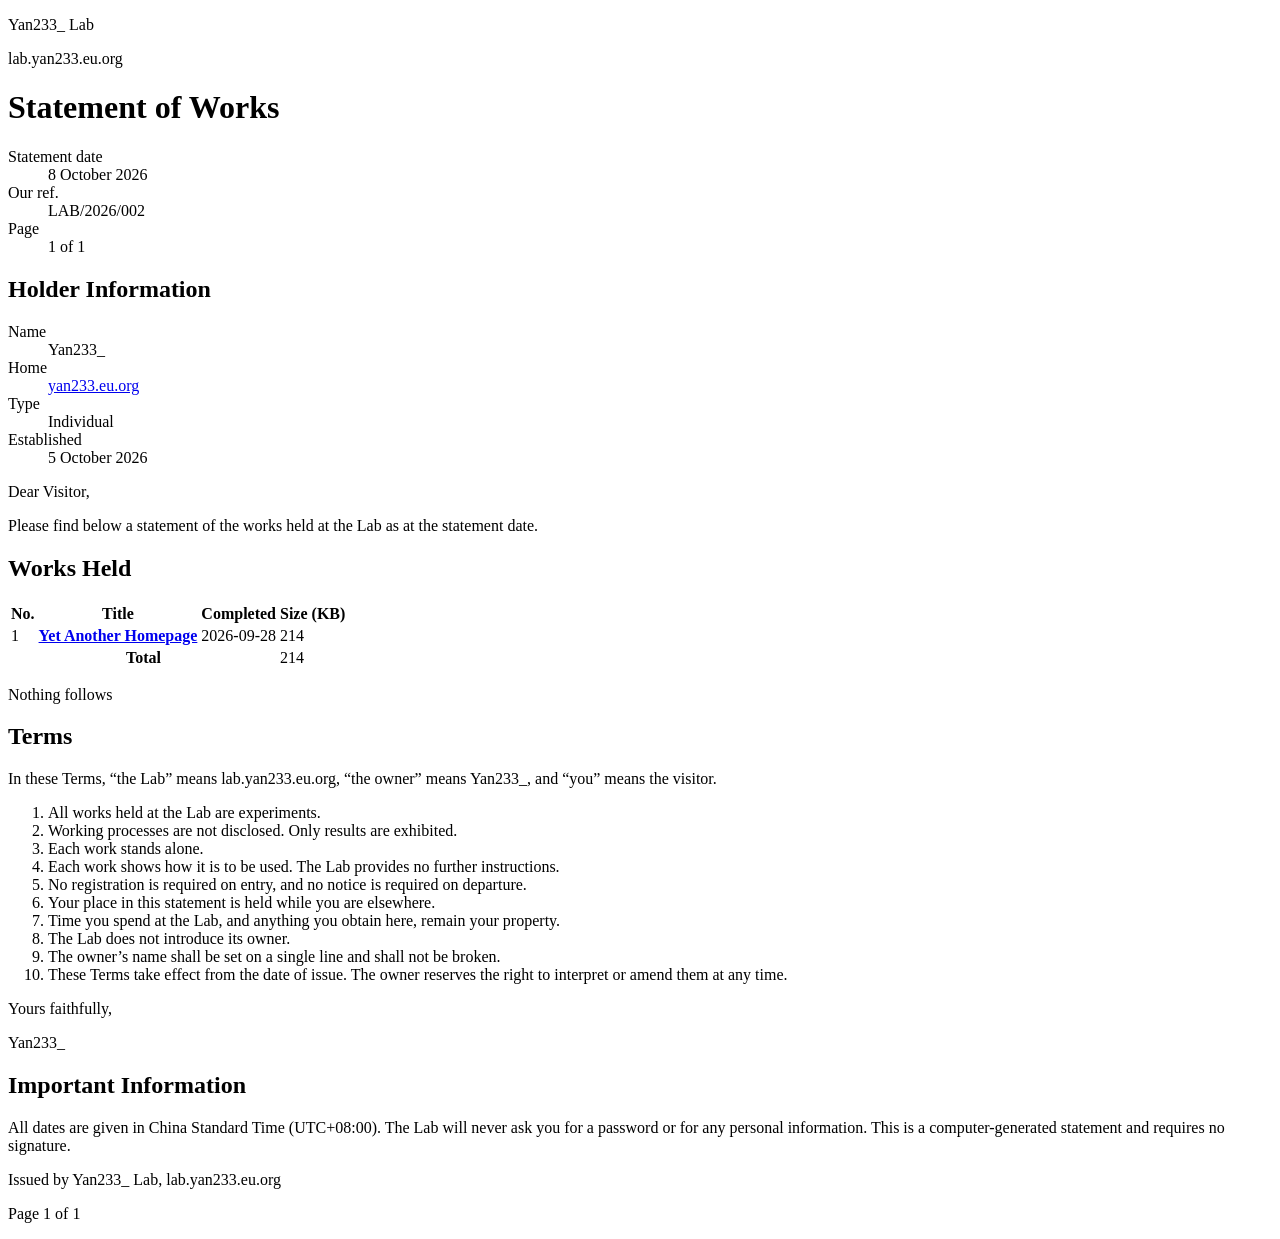
==== index.html @ 787becfb "add yet another homepage as work 1" ====
<!doctype html>
<html lang="en-GB">
<head>
  <meta charset="utf-8">
  <meta name="viewport" content="width=device-width, initial-scale=1">
  <title>Statement of Works · Yan233_ Lab</title>
  <meta name="description" content="Statement of the works held at Yan233_ Lab.">
  <link rel="stylesheet" href="style.css">
</head>
<body>
  <header class="head">
    <div class="issuer">
      <p class="mark">Yan233_ Lab</p>
      <p>lab.yan233.eu.org</p>
    </div>
    <div class="doc">
      <h1>Statement of Works</h1>
      <dl>
        <dt>Statement date</dt><dd><time datetime="2026-10-08">8 October 2026</time></dd>
        <dt>Our ref.</dt><dd>LAB/2026/002</dd>
        <dt>Page</dt><dd>1 of 1</dd>
      </dl>
    </div>
  </header>

  <main>
    <section>
      <h2>Holder Information</h2>
      <dl class="fields">
        <dt>Name</dt><dd>Yan233_</dd>
        <dt>Home</dt><dd><a href="https://yan233.eu.org/" target="_blank">yan233.eu.org</a></dd>
        <dt>Type</dt><dd>Individual</dd>
        <dt>Established</dt><dd><time datetime="2026-10-05">5 October 2026</time></dd>
      </dl>
    </section>

    <div class="letter">
      <p>Dear Visitor,</p>
      <p>Please find below a statement of the works held at the Lab as at the statement date.</p>
    </div>

    <section>
      <h2 id="works">Works Held</h2>
      <table aria-labelledby="works">
        <thead>
          <tr>
            <th scope="col" class="no">No.</th>
            <th scope="col">Title</th>
            <th scope="col" class="date">Completed</th>
            <th scope="col" class="size">Size (KB)</th>
          </tr>
        </thead>
        <tbody>
          <tr>
            <td class="no">1</td>
            <th scope="row"><a href="1/" target="_blank">Yet Another Homepage</a></th>
            <td class="date"><time datetime="2026-09-28">2026-09-28</time></td>
            <td class="size">214</td>
          </tr>
        </tbody>
        <tfoot>
          <tr><th scope="row" colspan="3">Total</th><td class="size">214</td></tr>
        </tfoot>
      </table>
      <p class="end">Nothing follows</p>
    </section>

    <section class="terms">
      <h2>Terms</h2>
      <p>In these Terms, “the Lab” means lab.yan233.eu.org, “the owner” means Yan233_, and “you” means the visitor.</p>
      <ol>
        <li>All works held at the Lab are experiments.</li>
        <li>Working processes are not disclosed. Only results are exhibited.</li>
        <li>Each work stands alone.</li>
        <li>Each work shows how it is to be used. The Lab provides no further instructions.</li>
        <li>No registration is required on entry, and no notice is required on departure.</li>
        <li>Your place in this statement is held while you are elsewhere.</li>
        <li>Time you spend at the Lab, and anything you obtain here, remain your property.</li>
        <li>The Lab does not introduce its owner.</li>
        <li>The owner’s name shall be set on a single line and shall not be broken.</li>
        <li>These Terms take effect from the date of issue. The owner reserves the right to interpret or amend them at any time.</li>
      </ol>
    </section>

    <div class="close">
      <p>Yours faithfully,</p>
      <p class="sign">Yan233_</p>
    </div>

    <section class="info">
      <h2>Important Information</h2>
      <p>All dates are given in China Standard Time (UTC+08:00). The Lab will never ask you for a password or for any personal information. This is a computer-generated statement and requires no signature.</p>
    </section>
  </main>

  <footer class="foot">
    <p>Issued by Yan233_ Lab, lab.yan233.eu.org</p>
    <p>Page 1 of 1</p>
  </footer>
</body>
</html>
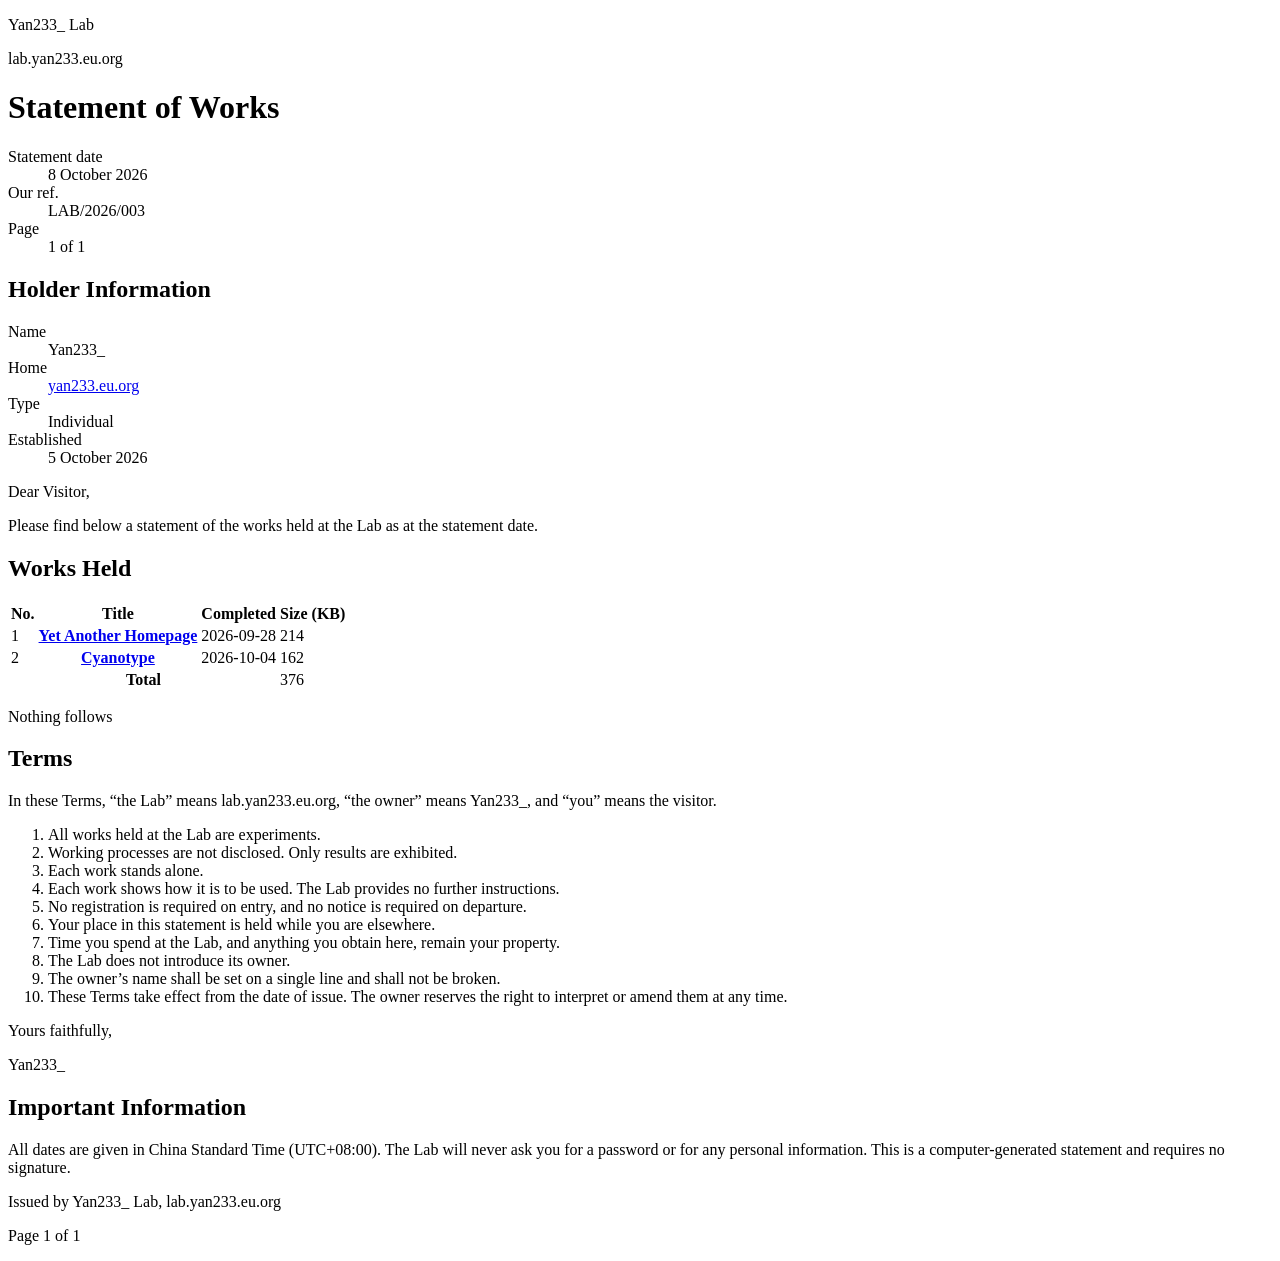
==== commit c66b869c: "add cyanotype as work 2" ====
--- a/index.html
+++ b/index.html
@@ -17,7 +17,7 @@
       <h1>Statement of Works</h1>
       <dl>
         <dt>Statement date</dt><dd><time datetime="2026-10-08">8 October 2026</time></dd>
-        <dt>Our ref.</dt><dd>LAB/2026/002</dd>
+        <dt>Our ref.</dt><dd>LAB/2026/003</dd>
         <dt>Page</dt><dd>1 of 1</dd>
       </dl>
     </div>
@@ -57,9 +57,15 @@
             <td class="date"><time datetime="2026-09-28">2026-09-28</time></td>
             <td class="size">214</td>
           </tr>
+          <tr>
+            <td class="no">2</td>
+            <th scope="row"><a href="2/" target="_blank">Cyanotype</a></th>
+            <td class="date"><time datetime="2026-10-04">2026-10-04</time></td>
+            <td class="size">162</td>
+          </tr>
         </tbody>
         <tfoot>
-          <tr><th scope="row" colspan="3">Total</th><td class="size">214</td></tr>
+          <tr><th scope="row" colspan="3">Total</th><td class="size">376</td></tr>
         </tfoot>
       </table>
       <p class="end">Nothing follows</p>
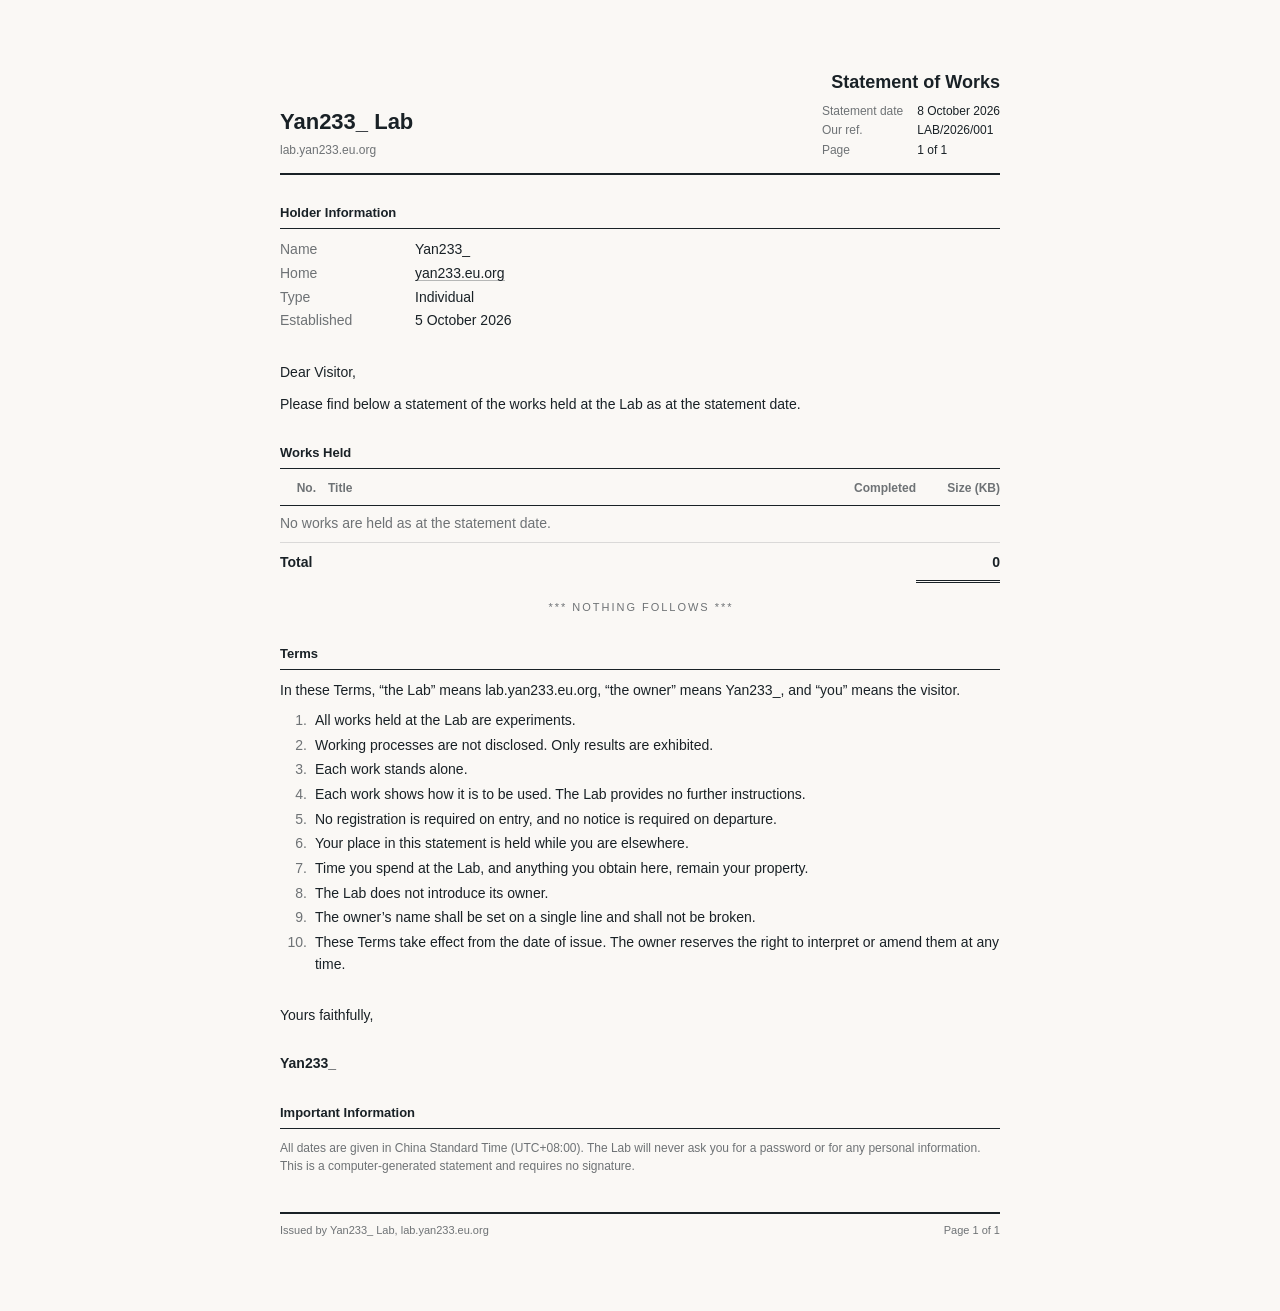
==== commit b9006da9: "add the index: a statement of the works held, with its terms" ====
--- a/index.html
+++ b/index.html
@@ -17,7 +17,7 @@
       <h1>Statement of Works</h1>
       <dl>
         <dt>Statement date</dt><dd><time datetime="2026-10-08">8 October 2026</time></dd>
-        <dt>Our ref.</dt><dd>LAB/2026/003</dd>
+        <dt>Our ref.</dt><dd>LAB/2026/001</dd>
         <dt>Page</dt><dd>1 of 1</dd>
       </dl>
     </div>
@@ -51,21 +51,10 @@
           </tr>
         </thead>
         <tbody>
-          <tr>
-            <td class="no">1</td>
-            <th scope="row"><a href="1/" target="_blank">Yet Another Homepage</a></th>
-            <td class="date"><time datetime="2026-09-28">2026-09-28</time></td>
-            <td class="size">214</td>
-          </tr>
-          <tr>
-            <td class="no">2</td>
-            <th scope="row"><a href="2/" target="_blank">Cyanotype</a></th>
-            <td class="date"><time datetime="2026-10-04">2026-10-04</time></td>
-            <td class="size">162</td>
-          </tr>
+          <tr><td colspan="4" class="none">No works are held as at the statement date.</td></tr>
         </tbody>
         <tfoot>
-          <tr><th scope="row" colspan="3">Total</th><td class="size">376</td></tr>
+          <tr><th scope="row" colspan="3">Total</th><td class="size">0</td></tr>
         </tfoot>
       </table>
       <p class="end">Nothing follows</p>
--- a/style.css
+++ b/style.css
@@ -0,0 +1,299 @@
+/* The homepage's ink and paper, swapped at night, and its purple for a link
+   being pointed at. Greys are the ink at partial strength. */
+:root {
+  --ink: 25 33 38;
+  --paper: 250 248 245;
+  --hover: #6d4f74;
+  --hover-line: rgba(109, 79, 116, 0.34);
+  --quiet: rgb(var(--ink) / 0.62);
+  --hair: rgb(var(--ink) / 0.14);
+  color-scheme: light dark;
+}
+
+@media (prefers-color-scheme: dark) {
+  :root {
+    --ink: 250 248 245;
+    --paper: 25 33 38;
+    --hover: #cdb9d1;
+    --hover-line: rgba(205, 185, 209, 0.34);
+  }
+}
+
+/* Set in the system's Helvetica or Arial, as statements are. */
+html {
+  background: rgb(var(--paper));
+  color: rgb(var(--ink));
+  font-family: "Helvetica Neue", Helvetica, Arial, sans-serif;
+  -webkit-font-smoothing: antialiased;
+}
+
+/* One sheet, set from the top margin. */
+body {
+  max-width: 720px;
+  margin: 0 auto;
+  padding: clamp(28px, 7vw, 72px) clamp(18px, 5vw, 32px);
+  font-size: 14px;
+  line-height: 1.55;
+}
+
+p,
+dl,
+dd {
+  margin: 0;
+}
+
+a {
+  color: inherit;
+  text-decoration: none;
+  /* A hairline under every link, and the homepage's purple line drawn over
+     it while the link is pointed at. */
+  background:
+    linear-gradient(var(--hover-line) 0 0) right bottom / 0 1px no-repeat,
+    linear-gradient(rgb(var(--ink) / 0.3) 0 0) left bottom / 100% 1px no-repeat;
+  transition: color 0.2s ease, background-size 0.35s cubic-bezier(0.2, 0.7, 0.2, 1);
+}
+
+a:hover {
+  color: var(--hover);
+  background-position: left bottom;
+  background-size: 100% 1px;
+}
+
+time,
+dd,
+table {
+  font-variant-numeric: tabular-nums;
+}
+
+/* Issuer on the left, the document on the right, over a heavy rule. */
+.head {
+  display: grid;
+  grid-template-columns: 1fr auto;
+  align-items: end;
+  gap: 20px 40px;
+  padding-bottom: 14px;
+  border-bottom: 2px solid rgb(var(--ink));
+}
+
+.mark {
+  font-size: 22px;
+  font-weight: 700;
+  line-height: 1;
+  white-space: nowrap;
+}
+
+.issuer p + p {
+  margin-top: 8px;
+  color: var(--quiet);
+  font-size: 12px;
+}
+
+.doc h1 {
+  margin: 0 0 8px;
+  font-size: 18px;
+  font-weight: 700;
+  line-height: 1.2;
+  text-align: right;
+}
+
+.doc dl {
+  display: grid;
+  grid-template-columns: auto auto;
+  justify-content: end;
+  gap: 1px 14px;
+  font-size: 12px;
+}
+
+.doc dt,
+.fields dt {
+  color: var(--quiet);
+}
+
+main > * {
+  margin-top: 30px;
+}
+
+h2 {
+  margin: 0 0 10px;
+  padding-bottom: 6px;
+  border-bottom: 1px solid rgb(var(--ink));
+  font-size: 13px;
+  font-weight: 700;
+  line-height: 1.3;
+}
+
+.fields {
+  display: grid;
+  grid-template-columns: 8.5em 1fr;
+  gap: 2px 16px;
+}
+
+.letter p + p {
+  margin-top: 10px;
+}
+
+/* Figures to the right, a single rule over the total and a double one under it. */
+table {
+  width: 100%;
+  border-collapse: collapse;
+}
+
+th,
+td {
+  padding: 7px 0;
+  text-align: left;
+  vertical-align: baseline;
+}
+
+thead th {
+  padding-top: 0;
+  border-bottom: 1px solid rgb(var(--ink));
+  color: var(--quiet);
+  font-size: 12px;
+  font-weight: 700;
+}
+
+tbody td,
+tbody th {
+  border-bottom: 1px solid var(--hair);
+  font-weight: 400;
+}
+
+.no {
+  width: 3em;
+  padding-right: 1em;
+  text-align: right;
+}
+
+.date {
+  width: 7.5em;
+  text-align: right;
+}
+
+.size {
+  width: 6em;
+  text-align: right;
+}
+
+.none {
+  color: var(--quiet);
+}
+
+tfoot th,
+tfoot td {
+  padding-top: 9px;
+  font-weight: 700;
+}
+
+tfoot td {
+  border-top: 1px solid rgb(var(--ink));
+  border-bottom: 3px double rgb(var(--ink));
+}
+
+/* The asterisks are drawn, and read as nothing. The left padding balances the
+   letter-spacing after the last asterisk. */
+.end {
+  margin-top: 16px;
+  padding-left: 0.18em;
+  color: var(--quiet);
+  font-size: 11px;
+  letter-spacing: 0.18em;
+  text-align: center;
+  text-transform: uppercase;
+}
+
+.end::before {
+  content: "*** ";
+  content: "*** " / "";
+}
+
+.end::after {
+  content: " ***";
+  content: " ***" / "";
+}
+
+.terms ol {
+  margin: 8px 0 0;
+  padding-left: 2.2em;
+}
+
+.terms li {
+  margin-top: 3px;
+  padding-left: 0.3em;
+}
+
+.terms li::marker {
+  color: var(--quiet);
+  font-variant-numeric: tabular-nums;
+}
+
+/* Room for a signature that the statement does not need. */
+.sign {
+  margin-top: 26px;
+  font-weight: 700;
+}
+
+.info {
+  color: var(--quiet);
+  font-size: 12px;
+}
+
+.info h2 {
+  color: rgb(var(--ink));
+}
+
+.foot {
+  display: flex;
+  flex-wrap: wrap;
+  justify-content: space-between;
+  gap: 4px 24px;
+  margin-top: 36px;
+  padding-top: 8px;
+  border-top: 2px solid rgb(var(--ink));
+  color: var(--quiet);
+  font-size: 11px;
+}
+
+@media (max-width: 560px) {
+  .head {
+    grid-template-columns: 1fr;
+  }
+
+  .doc h1 {
+    text-align: left;
+  }
+
+  .doc dl {
+    justify-content: start;
+  }
+
+  .fields {
+    grid-template-columns: 7.5em 1fr;
+  }
+}
+
+/* On paper: the day's ink whatever the screen, no link lines, and small
+   enough that page 1 of 1 stays true on A4 and on Letter. */
+@page {
+  margin: 14mm;
+}
+
+@media print {
+  :root {
+    --ink: 25 33 38;
+    --paper: 250 248 245;
+  }
+
+  html {
+    zoom: 0.75;
+  }
+
+  body {
+    max-width: none;
+    padding: 0;
+  }
+
+  a {
+    background: none;
+  }
+}
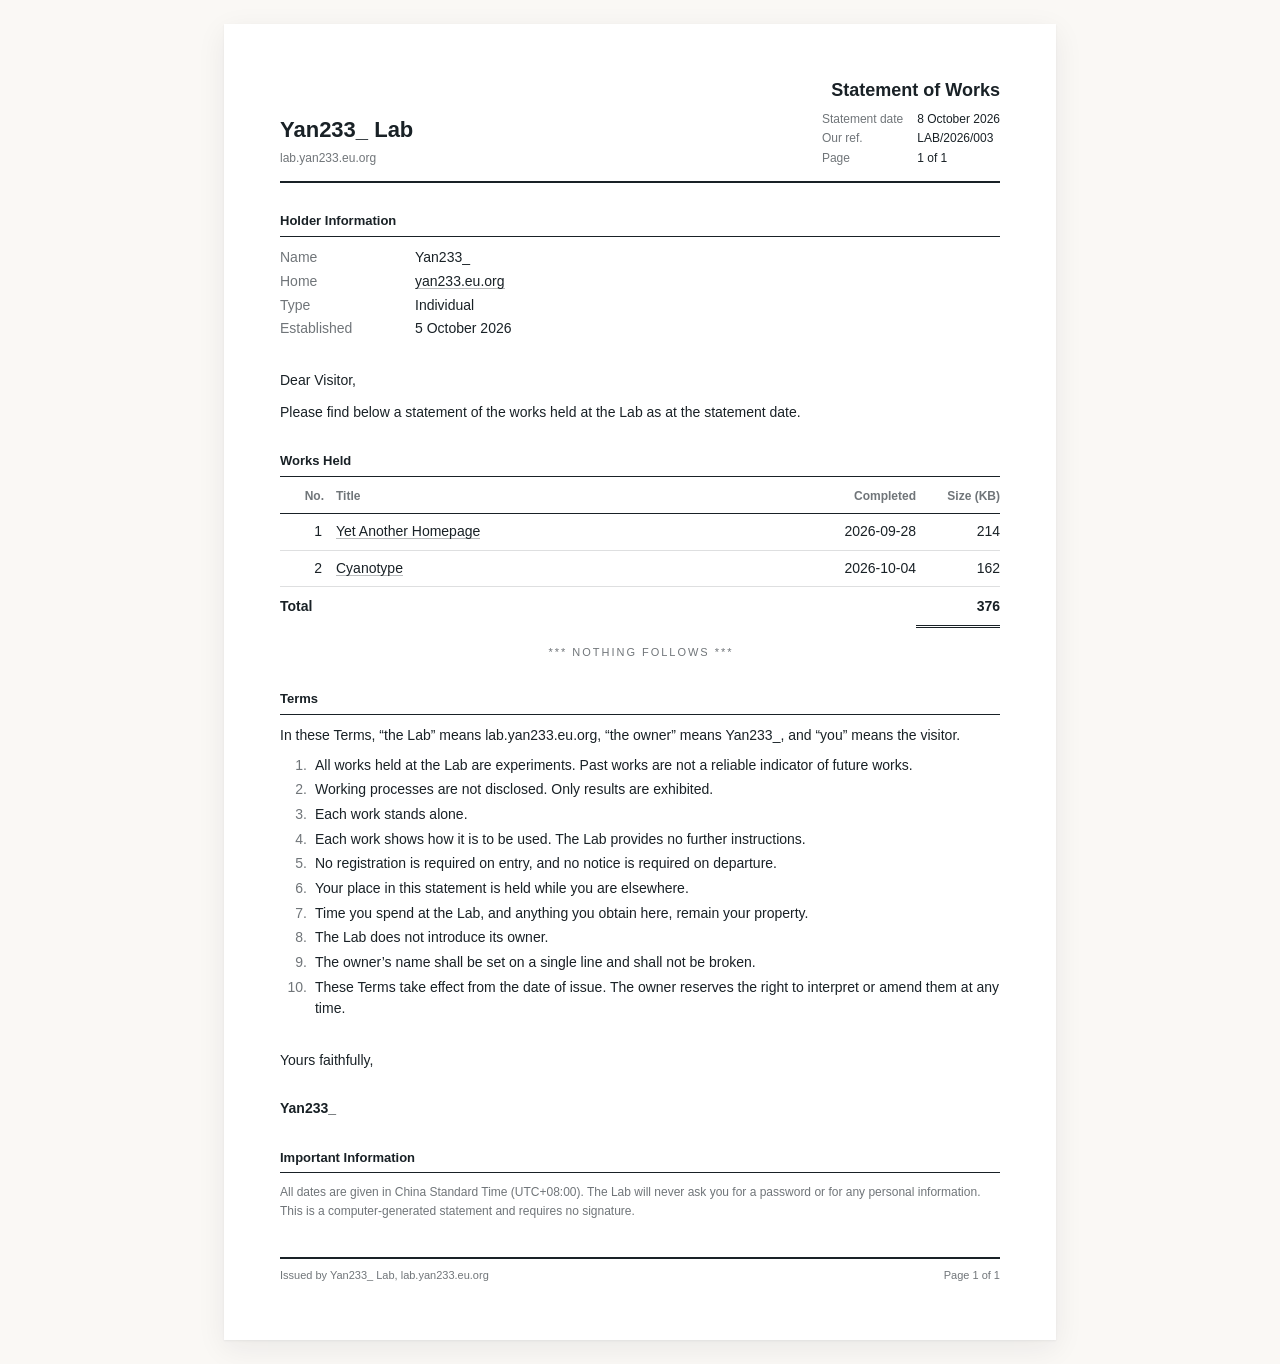
==== commit 61d974bd: "add a risk warning to the terms" ====
--- a/index.html
+++ b/index.html
@@ -17,7 +17,7 @@
       <h1>Statement of Works</h1>
       <dl>
         <dt>Statement date</dt><dd><time datetime="2026-10-08">8 October 2026</time></dd>
-        <dt>Our ref.</dt><dd>LAB/2026/001</dd>
+        <dt>Our ref.</dt><dd>LAB/2026/003</dd>
         <dt>Page</dt><dd>1 of 1</dd>
       </dl>
     </div>
@@ -51,10 +51,21 @@
           </tr>
         </thead>
         <tbody>
-          <tr><td colspan="4" class="none">No works are held as at the statement date.</td></tr>
+          <tr>
+            <td class="no">1</td>
+            <th scope="row"><a href="1/" target="_blank">Yet Another Homepage</a></th>
+            <td class="date"><time datetime="2026-09-28">2026-09-28</time></td>
+            <td class="size">214</td>
+          </tr>
+          <tr>
+            <td class="no">2</td>
+            <th scope="row"><a href="2/" target="_blank">Cyanotype</a></th>
+            <td class="date"><time datetime="2026-10-04">2026-10-04</time></td>
+            <td class="size">162</td>
+          </tr>
         </tbody>
         <tfoot>
-          <tr><th scope="row" colspan="3">Total</th><td class="size">0</td></tr>
+          <tr><th scope="row" colspan="3">Total</th><td class="size">376</td></tr>
         </tfoot>
       </table>
       <p class="end">Nothing follows</p>
@@ -64,7 +75,7 @@
       <h2>Terms</h2>
       <p>In these Terms, “the Lab” means lab.yan233.eu.org, “the owner” means Yan233_, and “you” means the visitor.</p>
       <ol>
-        <li>All works held at the Lab are experiments.</li>
+        <li>All works held at the Lab are experiments. Past works are not a reliable indicator of future works.</li>
         <li>Working processes are not disclosed. Only results are exhibited.</li>
         <li>Each work stands alone.</li>
         <li>Each work shows how it is to be used. The Lab provides no further instructions.</li>
--- a/style.css
+++ b/style.css
@@ -1,8 +1,11 @@
-/* The homepage's ink and paper, swapped at night, and its purple for a link
-   being pointed at. Greys are the ink at partial strength. */
+/* The homepage's ink and paper, swapped at night; a sheet a shade lighter
+   than the paper it lies on, white by day; and the homepage's purple for a
+   link being pointed at. Greys are the ink at partial strength. */
 :root {
   --ink: 25 33 38;
   --paper: 250 248 245;
+  --sheet: 255 255 255;
+  --lift: 0 1px 2px rgb(25 33 38 / 0.06), 0 8px 28px rgb(25 33 38 / 0.07);
   --hover: #6d4f74;
   --hover-line: rgba(109, 79, 116, 0.34);
   --quiet: rgb(var(--ink) / 0.62);
@@ -14,12 +17,15 @@
   :root {
     --ink: 250 248 245;
     --paper: 25 33 38;
+    --sheet: 33 42 48;
+    --lift: 0 0 0 1px rgb(250 248 245 / 0.05);
     --hover: #cdb9d1;
     --hover-line: rgba(205, 185, 209, 0.34);
   }
 }
 
-/* Set in the system's Helvetica or Arial, as statements are. */
+/* The page is the desk; the body is one sheet lying on it, set in the
+   system's Helvetica or Arial, as statements are. */
 html {
   background: rgb(var(--paper));
   color: rgb(var(--ink));
@@ -27,11 +33,13 @@
   -webkit-font-smoothing: antialiased;
 }
 
-/* One sheet, set from the top margin. */
 body {
-  max-width: 720px;
-  margin: 0 auto;
-  padding: clamp(28px, 7vw, 72px) clamp(18px, 5vw, 32px);
+  box-sizing: border-box;
+  width: min(832px, 100% - 24px);
+  margin: clamp(12px, 2vw, 24px) auto;
+  padding: clamp(18px, 6vw, 56px);
+  background: rgb(var(--sheet));
+  box-shadow: var(--lift);
   font-size: 14px;
   line-height: 1.55;
 }
@@ -288,9 +296,12 @@
     zoom: 0.75;
   }
 
+  /* The printed page is the sheet. */
   body {
-    max-width: none;
+    width: auto;
+    margin: 0;
     padding: 0;
+    box-shadow: none;
   }
 
   a {
